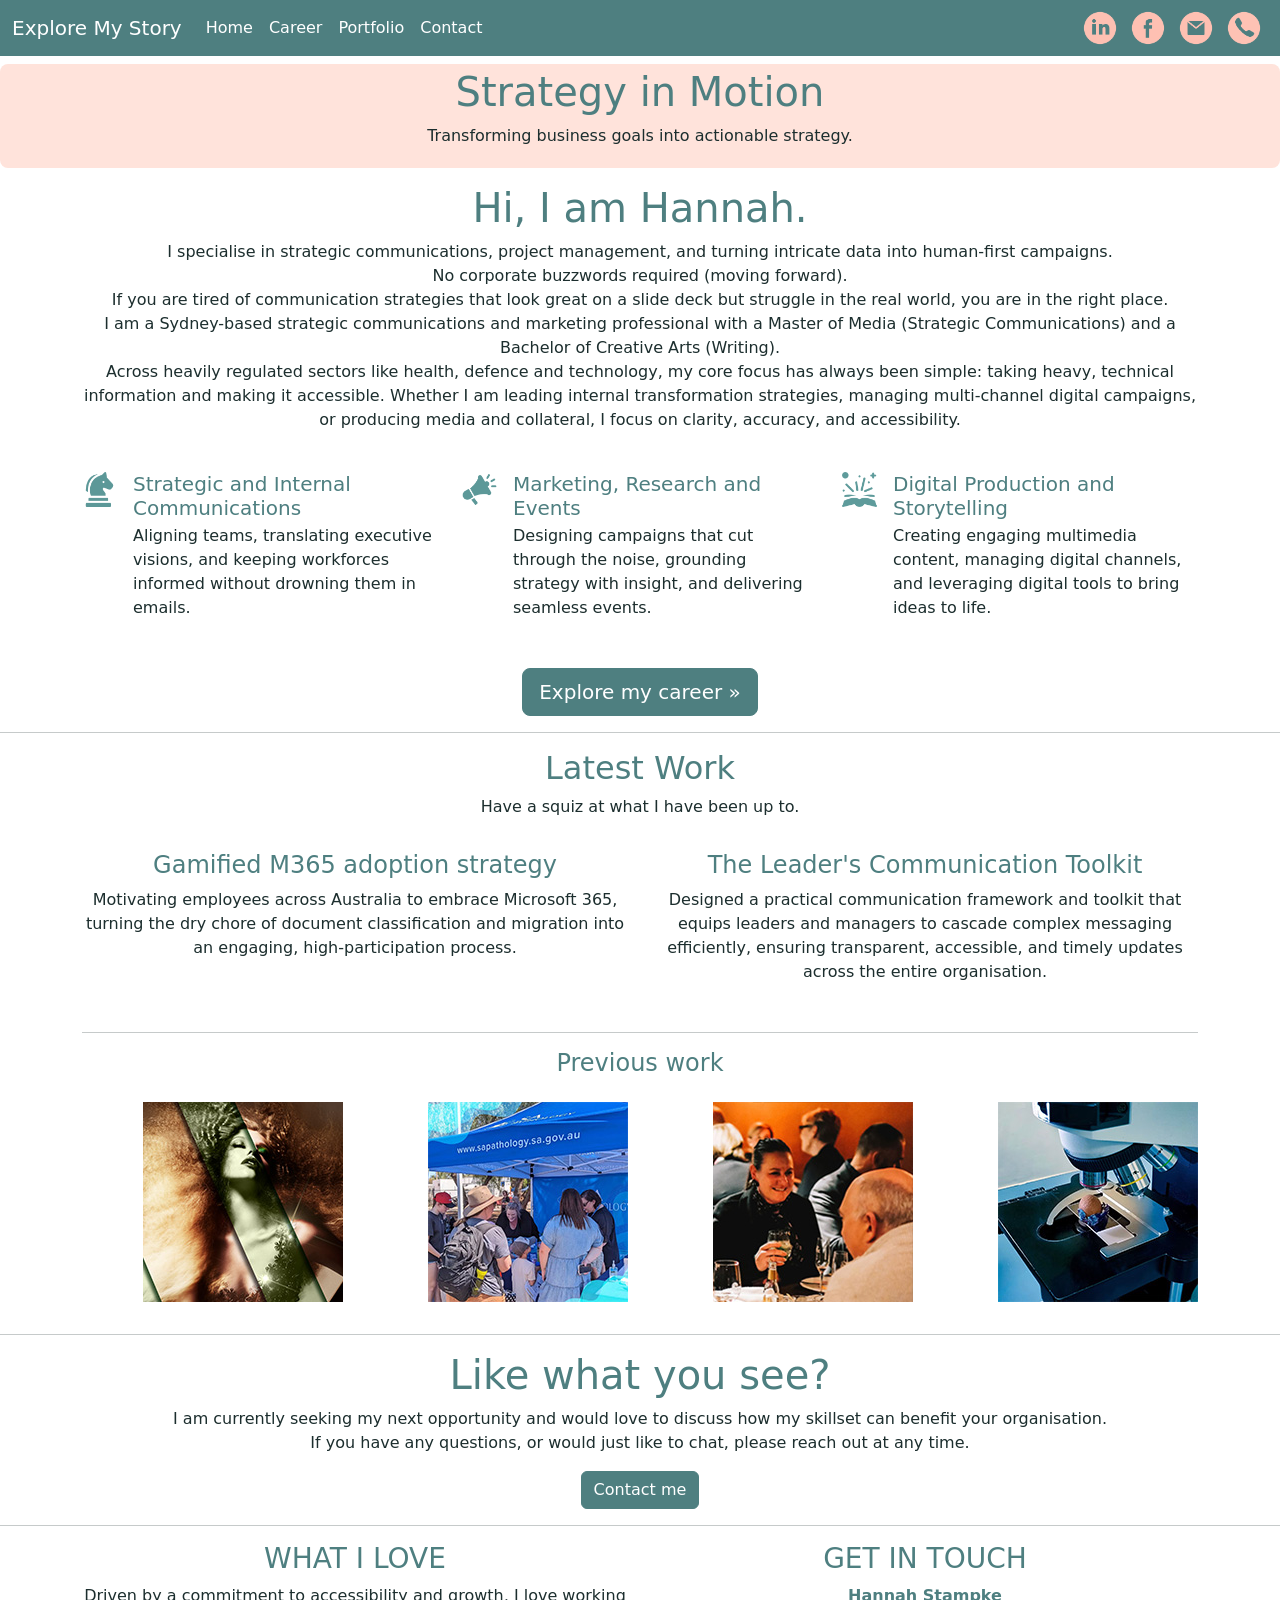
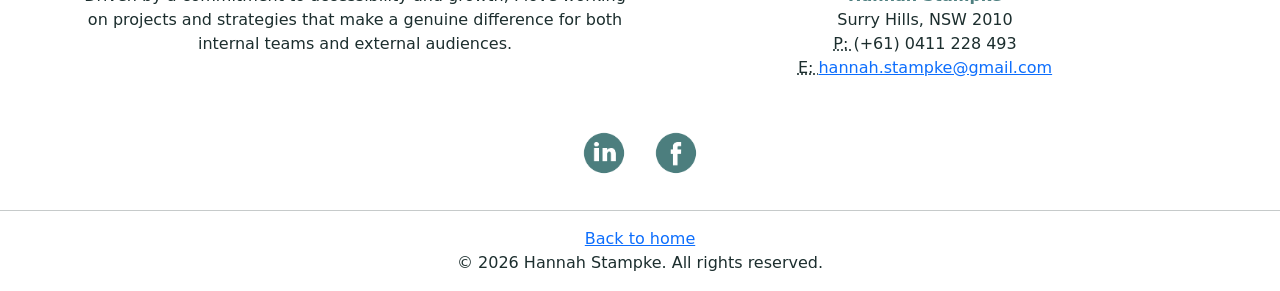
==== index.html @ 4f08bca9 "first commit" ====
<!DOCTYPE html>
<html lang="en">
<head>
  <meta charset="utf-8">
  <meta http-equiv="X-UA-Compatible" content="IE=edge">
  <meta name="viewport" content="width=device-width, initial-scale=1">
  <title>Hannah Stampke Home Page</title>
  <!-- Bootstrap -->
  <link href="css/bootstrap-copy.css" rel="stylesheet">
</head>
<body>
  <nav class="navbar navbar-expand-lg navbar-dark bg-dark">
  <div class="container-fluid">
    <a class="navbar-brand" href="#">Explore My Story</a>
    <button class="navbar-toggler" type="button" data-bs-toggle="collapse" data-bs-target="#navbarSupportedContent" aria-controls="navbarSupportedContent" aria-expanded="false" aria-label="Toggle navigation">
      <span class="navbar-toggler-icon"></span>
    </button>
    <div class="collapse navbar-collapse" id="navbarSupportedContent">
      <ul class="navbar-nav text-center text-lg-start mx-auto ms-lg-0 me-lg-auto mb-2 mb-lg-0">
        <li class="nav-item">
          <a class="nav-link" href="index.html">Home</a>
        </li>
        <li class="nav-item">
          <a class="nav-link" href="Career Page.html">Career</a>
        </li>
        <li class="nav-item">
          <a class="nav-link" href="Portfolio Page.html">Portfolio</a>
        </li>
        <li class="nav-item">
          <a class="nav-link active" aria-current="page" href="Contact me page.html">Contact</a>
        </li>
      </ul>
      <div class="d-flex justify-content-center justify-content-lg-start mb-2 mb-lg-0">
        <a href="https://www.linkedin.com/in/hannah-stampke-802a62189/" target="_blank"><img class="mx-1" src="images/Linkedin Icon pink.png" alt="LinkedIn Icon" width="40" height="40"></a>
        <a href="https://www.facebook.com/hannah.stampke" target="_blank"><img class="mx-1" src="images/Facebook Icon pink.png" alt="Facebook Icon" width="40" height="40"></a>
        <a href="mailto:hannah.stampke@gmail.com"><img class="mx-1" src="images/email icon pink.png" alt="Email Icon" width="40" height="40"></a>
        <a href="tel:+61411228493"><img class="mx-1" src="images/phone icon pink.png" alt="Phone Icon" width="40" height="40"></a>
      </div>
    </div>
  </div>
</nav>

  <section>
    <div class="bg-light text-center mt-2 py-1 rounded-3">
      <div class="container">
        <div class="row">
          <div class="col-12">
            <h1>Strategy in Motion</h1>
            <p>Transforming business goals into actionable strategy.</p>
          </div>
        </div>
      </div>
    </div>
  </section>

  <section>
    <div class="container py-3">
      <div class="row">
        <div class="col-12 text-center">
          <h1>Hi, I am Hannah.</h1>
          <p>I specialise in strategic communications, project management, and turning intricate data into human-first campaigns.<br>
          No corporate buzzwords required (moving forward).<br>
          If you are tired of communication strategies that look great on a slide deck but struggle in the real world, you are in the right place.<br>
          I am a Sydney-based strategic communications and marketing professional with a Master of Media (Strategic Communications) and a Bachelor of Creative Arts (Writing).<br>
          Across heavily regulated sectors like health, defence and technology, my core focus has always been simple: taking heavy, technical information and making it accessible. Whether I am leading internal transformation strategies, managing multi-channel digital campaigns, or producing media and collateral, I focus on clarity, accuracy, and accessibility.</p>
        </div>
      </div>
    </div>
  </section>

  <section>
    <div class="container mt-2">
      <div class="row">
        <div class="col-md-4 col-12">
          <ul class="list-unstyled">
            <li class="d-flex align-items-start mb-3">
              <img class="me-3" src="images/strategy.png" alt="Strategy icon" width="35" height="35">
              <div>
                <h5 class="mt-0 mb-1">Strategic and Internal Communications</h5>
                <p>Aligning teams, translating executive visions, and keeping workforces informed without drowning them in emails.</p>
              </div>
            </li>
          </ul>
        </div>
        <div class="col-md-4 col-12">
          <ul class="list-unstyled">
            <li class="d-flex align-items-start mb-3">
              <img class="me-3" src="images/marketing.png" alt="Marketing icon" width="35" height="35">
              <div>
                <h5 class="mt-0 mb-1">Marketing, Research and Events</h5>
                <p>Designing campaigns that cut through the noise, grounding strategy with insight, and delivering seamless events.</p>
              </div>
            </li>
          </ul>
        </div>
        <div class="col-md-4 col-12">
          <ul class="list-unstyled">
            <li class="d-flex align-items-start mb-3">
              <img class="me-3" src="images/storytelling.png" alt="Storytelling icon" width="35" height="35">
              <div>
                <h5 class="mt-0 mb-1">Digital Production and Storytelling</h5>
                <p>Creating engaging multimedia content, managing digital channels, and leveraging digital tools to bring ideas to life.</p>
              </div>
            </li>
          </ul>
        </div>
      </div>
      <div class="row mt-3">
        <div class="col-12 text-center">
          <a class="btn btn-primary btn-lg" href="Career Page.html" role="button">Explore my career &raquo;</a>
        </div>
      </div>
    </div>
    <hr>
  </section>

  <section>
    <div class="container">
      <div class="row">
        <div class="col-12 text-center mb-3">
          <h2>Latest Work</h2>
          <p>Have a squiz at what I have been up to.</p>
        </div>
      </div>
      <div class="row">
        <div class="col-md-6 col-12 text-center mb-3">
          <h4>Gamified M365 adoption strategy</h4>
          <p>Motivating employees across Australia to embrace Microsoft 365, turning the dry chore of document classification and migration into an engaging, high-participation process.</p>
        </div>
        <div class="col-md-6 col-12 text-center mb-3">
          <h4>The Leader's Communication Toolkit</h4>
          <p>Designed a practical communication framework and toolkit that equips leaders and managers to cascade complex messaging efficiently, ensuring transparent, accessible, and timely updates across the entire organisation.</p>
        </div>
      </div>
      <hr>
      <div class="row">
        <div class="col-12 text-center mb-3">
          <h4>Previous work</h4>
        </div>
      </div>
      <div class="row">
        <div class="col-md-3 col-6 mb-3"><a href="Portfolio Page.html"><img class="img-fluid float-end" src="images/SJ Tile.jpg" alt="Portfolio tile"></a></div>
        <div class="col-md-3 col-6 mb-3"><a href="Portfolio Page.html"><img class="img-fluid float-end" src="images/SA Path tile.jpg" alt="Portfolio tile"></a></div>
        <div class="col-md-3 col-6 mb-3"><a href="Portfolio Page.html"><img class="img-fluid float-end" src="images/FG Event Tile.jpg" alt="Portfolio tile"></a></div>
        <div class="col-md-3 col-6 mb-3"><a href="Portfolio Page.html"><img class="img-fluid float-end" src="images/Egg tile.jpg" alt="Portfolio tile"></a></div>
      </div>
    </div>
  </section>
  <hr>

  <section>
    <div class="container">
      <div class="row">
        <div class="col-12 text-center">
          <h1>Like what you see?</h1>
          <p>I am currently seeking my next opportunity and would love to discuss how my skillset can benefit your organisation.<br>If you have any questions, or would just like to chat, please reach out at any time.</p>
          <a href="Contact me page.html"><button type="button" class="btn btn-success">Contact me</button></a>
        </div>
      </div>
    </div>
  </section>
  <hr>

  <section>
    <div class="container">
      <div class="row">
        <div class="col-md-6 col-12 mb-3">
          <h3 class="text-center">WHAT I LOVE</h3>
          <p class="text-center">Driven by a commitment to accessibility and growth, I love working on projects and strategies that make a genuine difference for both internal teams and external audiences.</p>
        </div>
        <div class="col-md-6 col-12 mb-3">
          <h3 class="text-center">GET IN TOUCH</h3>
          <address class="text-center">
            <strong>Hannah Stampke</strong><br>
            Surry Hills, NSW 2010<br>
            <abbr title="Phone">P: </abbr> (+61) 0411 228 493 <br>
            <abbr title="email">E: </abbr><a href="mailto:hannah.stampke@gmail.com">hannah.stampke@gmail.com</a>
          </address>
        </div>
      </div>
    </div>
  </section>

  <section>
    <div class="container">
      <div class="row justify-content-center">
        <div class="col-12 text-center my-3">
          <a href="https://www.linkedin.com/in/hannah-stampke-802a62189/" target="_blank"><img class="mx-2" src="images/LinkedIn Icon.png" alt="LinkedIn Icon" width="50" height="50"></a>
          <a href="https://www.facebook.com/hannah.stampke" target="_blank"><img class="mx-2" src="images/Facebook Icon.png" alt="Facebook Icon" width="50" height="50"></a>
        </div>
      </div>
    </div>
  </section>
  <hr>

  <footer class="text-center">
    <div class="container">
      <div class="row">
        <div class="col-12">
          <a href="index.html">Back to home</a>
          <p>&copy; 2026 Hannah Stampke. All rights reserved.</p>
        </div>
      </div>
    </div>
  </footer>

  <!-- Include all compiled plugins (below), or include individual files as needed -->
  <script src="js/popper-2.11.8.min.js"></script>
  <script src="js/bootstrap-5.3.8.js"></script>
</body>
</html>
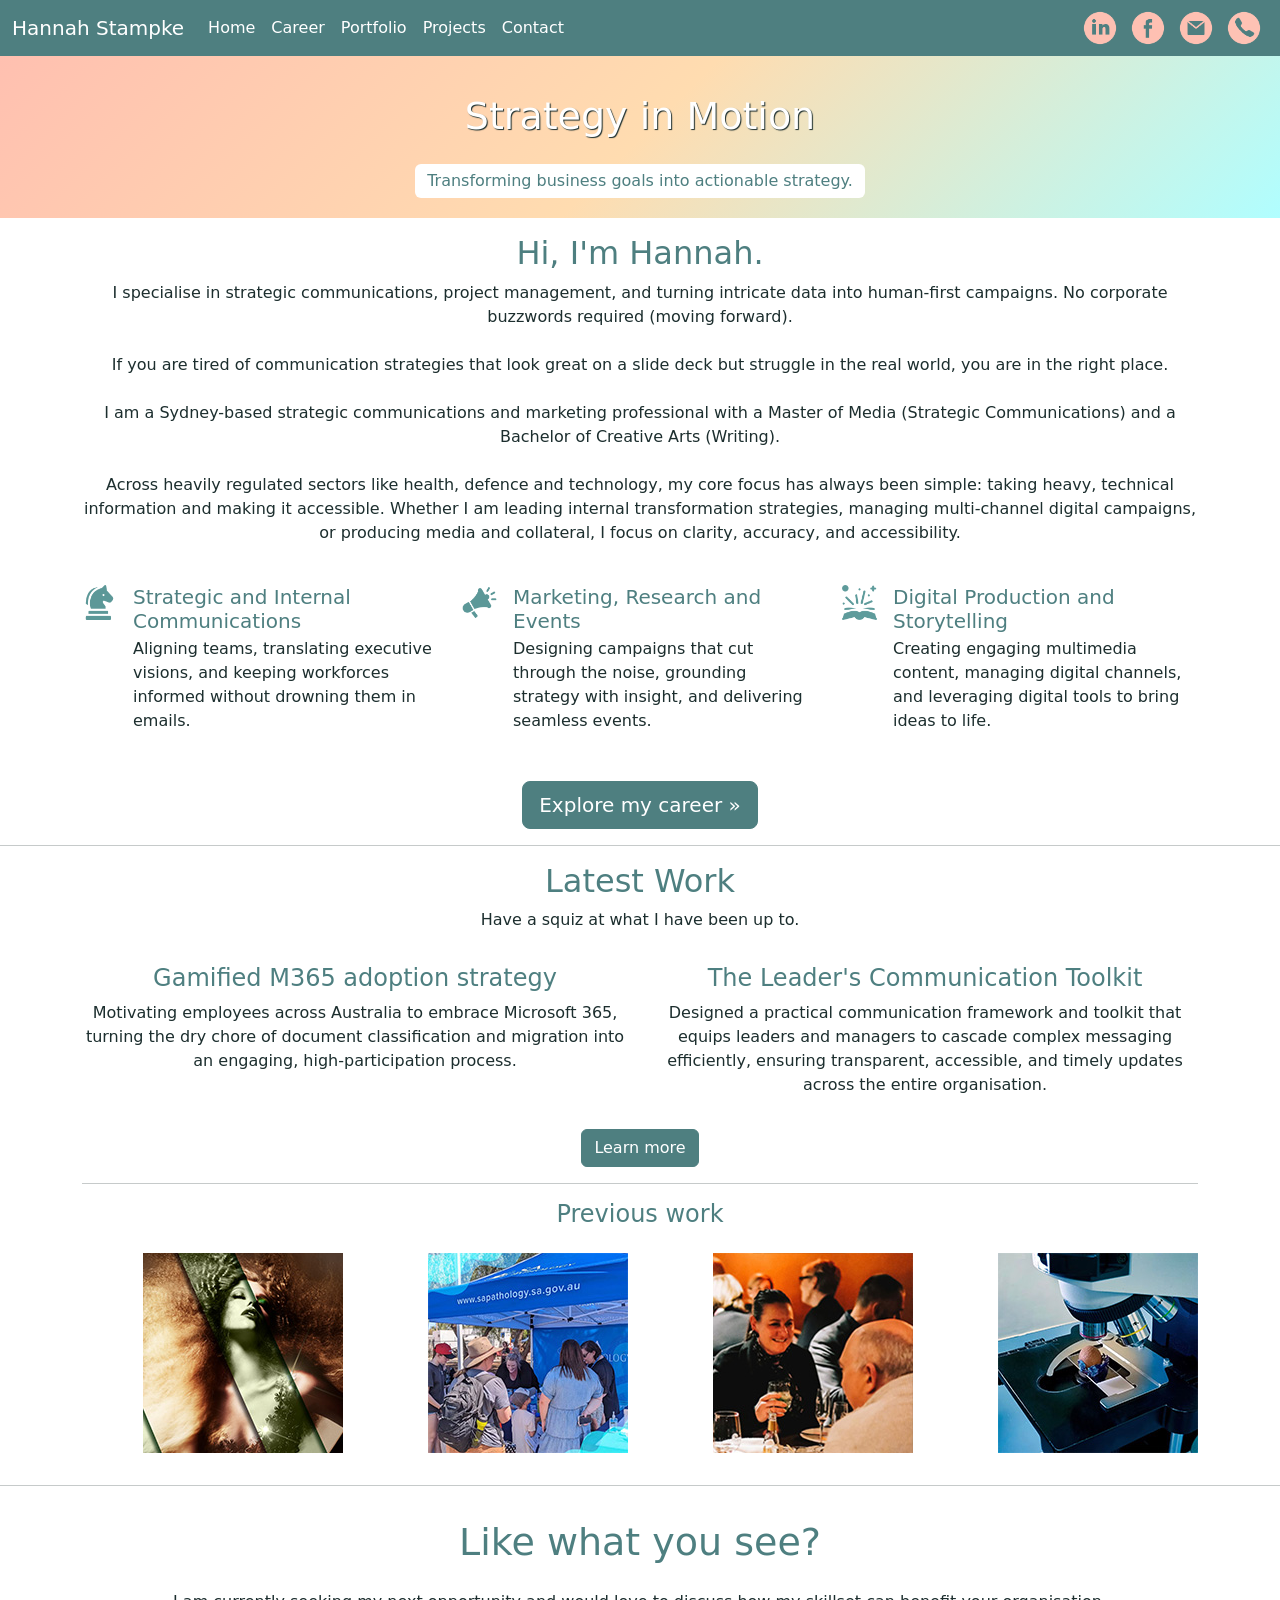
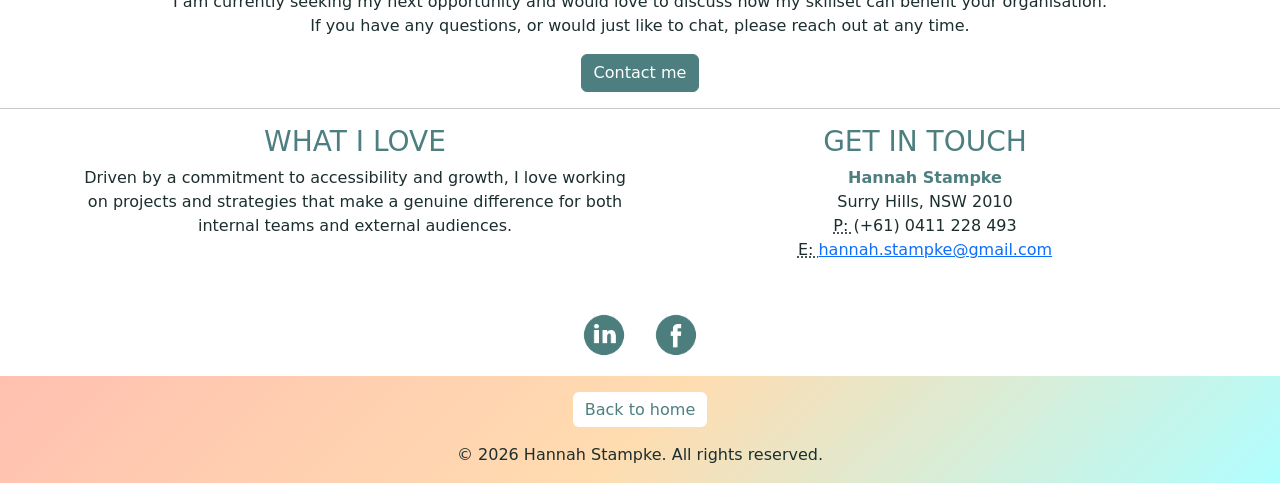
==== commit 7ebce82f: "Updated lots of stuff including portfolio accordions." ====
--- a/index.html
+++ b/index.html
@@ -11,7 +11,7 @@
 <body>
   <nav class="navbar navbar-expand-lg navbar-dark bg-dark">
   <div class="container-fluid">
-    <a class="navbar-brand" href="#">Explore My Story</a>
+    <a class="navbar-brand" href="#">Hannah Stampke</a>
     <button class="navbar-toggler" type="button" data-bs-toggle="collapse" data-bs-target="#navbarSupportedContent" aria-controls="navbarSupportedContent" aria-expanded="false" aria-label="Toggle navigation">
       <span class="navbar-toggler-icon"></span>
     </button>
@@ -25,6 +25,9 @@
         </li>
         <li class="nav-item">
           <a class="nav-link" href="Portfolio Page.html">Portfolio</a>
+        </li>
+		<li class="nav-item">
+          <a class="nav-link" href="Portfolio Page.html#strategies">Projects</a>
         </li>
         <li class="nav-item">
           <a class="nav-link active" aria-current="page" href="Contact me page.html">Contact</a>
@@ -39,14 +42,13 @@
     </div>
   </div>
 </nav>
-
-  <section>
-    <div class="bg-light text-center mt-2 py-1 rounded-3">
+  <section>
+    <div class="text-center py-1" style="background: linear-gradient(135deg, #FFC0B0, #FFDCB0, #B0FEFF); color: #1C2E2E;">
       <div class="container">
         <div class="row">
-          <div class="col-12">
-            <h1>Strategy in Motion</h1>
-            <p>Transforming business goals into actionable strategy.</p>
+          <div class="col-12" style="padding-top: 1rem; padding-bottom: 1rem">
+            <h1 style="color: #fff; text-shadow: 1px 1px 1px var(--bs-body-color);">Strategy in Motion</h1>
+            <subheading>Transforming business goals into actionable strategy.</subheading>
           </div>
         </div>
       </div>
@@ -57,11 +59,11 @@
     <div class="container py-3">
       <div class="row">
         <div class="col-12 text-center">
-          <h1>Hi, I am Hannah.</h1>
-          <p>I specialise in strategic communications, project management, and turning intricate data into human-first campaigns.<br>
-          No corporate buzzwords required (moving forward).<br>
-          If you are tired of communication strategies that look great on a slide deck but struggle in the real world, you are in the right place.<br>
-          I am a Sydney-based strategic communications and marketing professional with a Master of Media (Strategic Communications) and a Bachelor of Creative Arts (Writing).<br>
+          <h2>Hi, I'm Hannah.</h2>
+          <p>I specialise in strategic communications, project management, and turning intricate data into human-first campaigns.
+          No corporate buzzwords required (moving forward).<br><br>
+          If you are tired of communication strategies that look great on a slide deck but struggle in the real world, you are in the right place.<br><br>
+          I am a Sydney-based strategic communications and marketing professional with a Master of Media (Strategic Communications) and a Bachelor of Creative Arts (Writing).<br><br>
           Across heavily regulated sectors like health, defence and technology, my core focus has always been simple: taking heavy, technical information and making it accessible. Whether I am leading internal transformation strategies, managing multi-channel digital campaigns, or producing media and collateral, I focus on clarity, accuracy, and accessibility.</p>
         </div>
       </div>
@@ -131,6 +133,9 @@
           <h4>The Leader's Communication Toolkit</h4>
           <p>Designed a practical communication framework and toolkit that equips leaders and managers to cascade complex messaging efficiently, ensuring transparent, accessible, and timely updates across the entire organisation.</p>
         </div>
+		<div class="col-12 text-center">
+			<a href="Portfolio Page.html#strategies" class="btn btn-success">Learn more</a>
+		</div>
       </div>
       <hr>
       <div class="row">
@@ -154,7 +159,7 @@
         <div class="col-12 text-center">
           <h1>Like what you see?</h1>
           <p>I am currently seeking my next opportunity and would love to discuss how my skillset can benefit your organisation.<br>If you have any questions, or would just like to chat, please reach out at any time.</p>
-          <a href="Contact me page.html"><button type="button" class="btn btn-success">Contact me</button></a>
+          <a href="Contact me page.html" type="button" class="btn btn-success">Contact me</a>
         </div>
       </div>
     </div>
@@ -191,14 +196,13 @@
       </div>
     </div>
   </section>
-  <hr>
-
-  <footer class="text-center">
-    <div class="container">
-      <div class="row">
-        <div class="col-12">
-          <a href="index.html">Back to home</a>
-          <p>&copy; 2026 Hannah Stampke. All rights reserved.</p>
+
+  <footer class="text-center" style="background: linear-gradient(135deg, #FFC0B0, #FFDCB0, #B0FEFF); color: #1C2E2E">
+    <div class="container">
+      <div class="row">
+        <div class="col-12" style="padding-top: 1rem">
+          <a href="index.html"><subheading>Back to home</subheading></a>
+          <p style="padding-top: 1rem">&copy; 2026 Hannah Stampke. All rights reserved.</p>
         </div>
       </div>
     </div>
